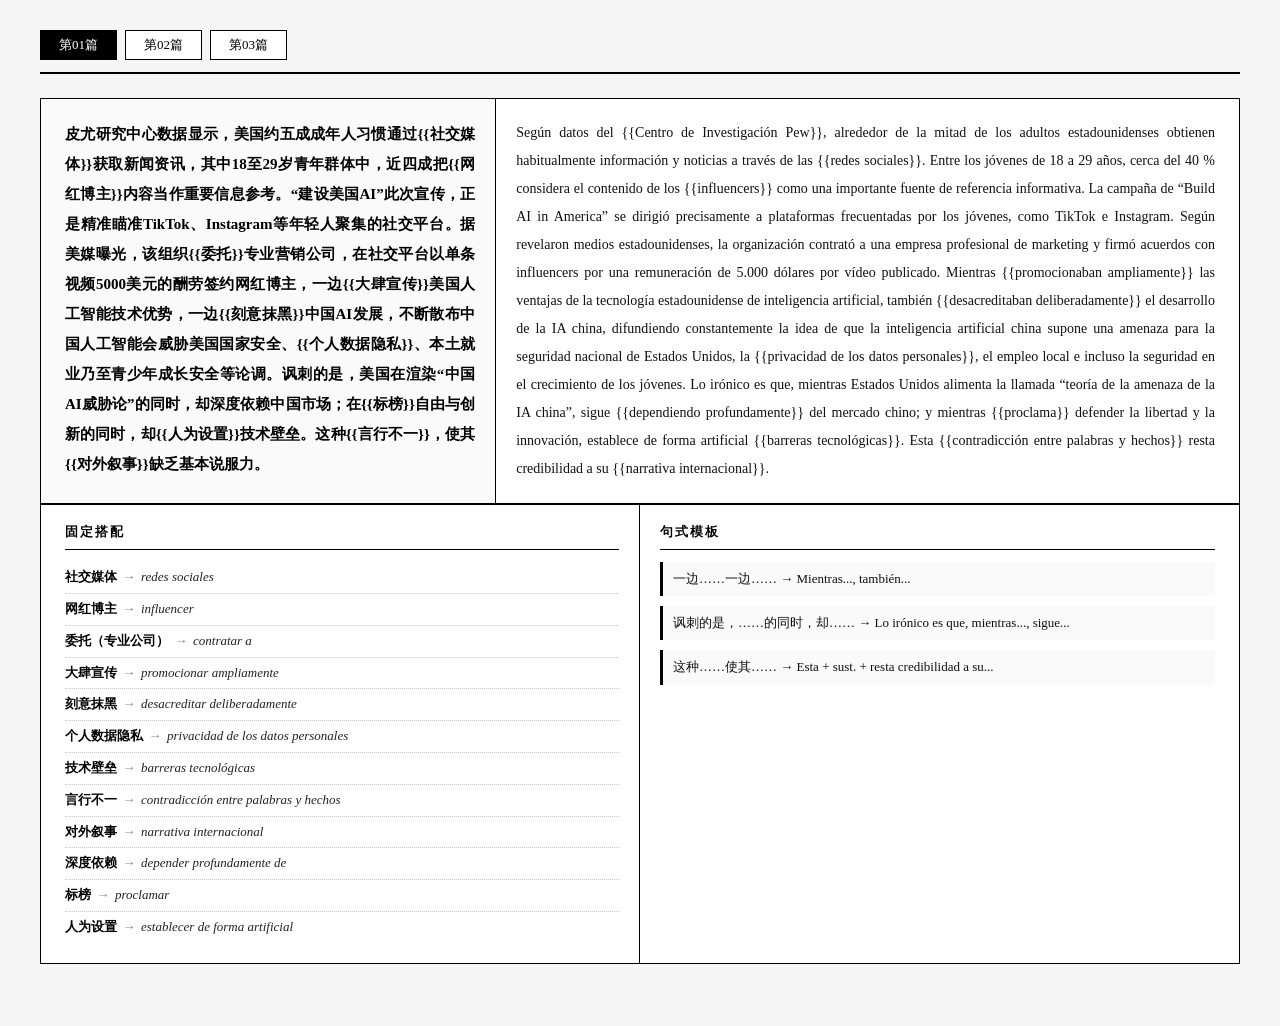
==== index.html @ 11c677fc "更新" ====
<!DOCTYPE html>
<html lang="zh">
<head>
    <meta charset="UTF-8">
    <meta name="viewport" content="width=device-width, initial-scale=1.0">
    <title>西语学习排版</title>
    <link rel="stylesheet" href="style.css">
</head>
<body>

    <div class="nav">
        <button onclick="loadArticle('01')" id="btn-01">第01篇</button>
        <button onclick="loadArticle('02')" id="btn-02">第02篇</button>
        <button onclick="loadArticle('03')" id="btn-03">第03篇</button>
    </div>

    <div id="app">
        <p style="color:#999;">加载中...</p>
    </div>

    <script>
        function highlight(text) {
            return text.replace(/\\{\\{(.+?)\\}\\}/g, '<span class="highlight">$1</span>');
        }

        function loadArticle(file) {
            // 更新按钮状态
            document.querySelectorAll('.nav button').forEach(btn => btn.classList.remove('active'));
            const activeBtn = document.getElementById('btn-' + file);
            if (activeBtn) activeBtn.classList.add('active');

            fetch('articles/' + file + '.json')
                .then(res => {
                    if (!res.ok) throw new Error('文件未找到');
                    return res.json();
                })
                .then(data => {
                    const app = document.getElementById('app');
                    app.innerHTML = '';

                    data.paragraphs.forEach(p => {
                        // 词汇列表
                        const vocabItems = p.vocab.map(v => `
                            <li>
                                <span class="zh-word">${v.zh}</span>
                                <span class="arrow">→</span>
                                <span class="es-word">${v.es}</span>
                            </li>`).join('');

                        // 句式模板
                        const patternItems = p.patterns.map(pt =>
                            `<li>${pt}</li>`
                        ).join('');

                        app.innerHTML += `
                            <div class="article-card">

                                <!-- 上：中西对照 -->
                                <div class="bilingual">
                                    <div class="zh-col">${highlight(p.zh)}</div>
                                    <div class="es-col">${highlight(p.es)}</div>
                                </div>

                                <!-- 分隔线 -->
                                <div class="divider"></div>

                                <!-- 下：固定搭配 + 句式模板 -->
                                <div class="knowledge">
                                    <div class="vocab-section">
                                        <div class="section-title">固定搭配</div>
                                        <ul class="vocab-list">${vocabItems}</ul>
                                    </div>
                                    <div class="pattern-section">
                                        <div class="section-title">句式模板</div>
                                        <ul class="pattern-list">${patternItems}</ul>
                                    </div>
                                </div>

                            </div>`;
                    });
                })
                .catch(err => {
                    document.getElementById('app').innerHTML =
                        `<p style="color:red;">⚠️ 加载失败：${err.message}</p>`;
                });
        }

        loadArticle('01');
    </script>

</body>
</html>
---- style.css ----
* {
    box-sizing: border-box;
    margin: 0;
    padding: 0;
}

body {
    font-family: "Times New Roman", "SimSun", serif;
    padding: 30px 40px;
    color: #000;
    background: #f5f5f5;
    font-size: 15px;
    line-height: 1.9;
}

/* ===== 导航栏 ===== */
.nav {
    margin-bottom: 24px;
    padding-bottom: 12px;
    border-bottom: 2.5px solid #000;
    display: flex;
    align-items: center;
    gap: 8px;
}

.nav button {
    padding: 5px 18px;
    font-size: 13px;
    cursor: pointer;
    border: 1.5px solid #000;
    background: #fff;
    font-family: inherit;
    transition: all 0.15s;
}

.nav button:hover,
.nav button.active {
    background: #000;
    color: #fff;
}

/* ===== 文章卡片 ===== */
.article-card {
    background: #fff;
    border: 1.5px solid #000;
    margin-bottom: 32px;
    padding: 0;
}

/* ===== 上半部分：中西对照 ===== */
.bilingual {
    display: grid;
    grid-template-columns: 38% 62%;
    min-height: 80px;
}

.zh-col {
    padding: 20px 20px 20px 24px;
    border-right: 1.5px solid #000;
    font-weight: bold;
    font-size: 15px;
    line-height: 2;
    text-align: justify;
    background: #fafafa;
}

.es-col {
    padding: 20px 24px 20px 20px;
    font-size: 14px;
    line-height: 2;
    text-align: justify;
    color: #111;
}

/* 重点词汇高亮 */
.highlight {
    font-weight: bold;
    border-bottom: 1.5px solid #000;
    padding-bottom: 1px;
}

/* ===== 分隔线 ===== */
.divider {
    height: 1.5px;
    background: #000;
}

/* ===== 下半部分：固定搭配 + 句式模板 ===== */
.knowledge {
    display: grid;
    grid-template-columns: 50% 50%;
}

/* 固定搭配 */
.vocab-section {
    padding: 16px 20px 20px 24px;
    border-right: 1.5px solid #000;
}

/* 句式模板 */
.pattern-section {
    padding: 16px 24px 20px 20px;
}

.section-title {
    font-weight: bold;
    font-size: 12.5px;
    letter-spacing: 2px;
    text-transform: uppercase;
    margin-bottom: 12px;
    padding-bottom: 5px;
    border-bottom: 1px solid #000;
}

/* 词汇表：三列对齐 */
.vocab-list {
    list-style: none;
    padding: 0;
    display: grid;
    grid-template-columns: 1fr;
    gap: 0;
}

.vocab-list li {
    font-size: 13px;
    line-height: 1.6;
    padding: 5px 0;
    border-bottom: 1px dotted #ccc;
    display: grid;
    grid-template-columns: auto 16px 1fr;
    align-items: baseline;
    gap: 4px;
}

.vocab-list li:last-child {
    border-bottom: none;
}

.zh-word {
    font-weight: bold;
    white-space: nowrap;
}

.arrow {
    color: #888;
    text-align: center;
}

.es-word {
    font-style: italic;
    color: #222;
}

/* 句式模板 */
.pattern-list {
    list-style: none;
    padding: 0;
    display: flex;
    flex-direction: column;
    gap: 10px;
}

.pattern-list li {
    font-size: 13px;
    line-height: 1.7;
    padding: 6px 10px;
    border-left: 3px solid #000;
    background: #fafafa;
    color: #111;
}

/* ===== 打印 ===== */
@media print {
    body {
        padding: 10px 15px;
        background: #fff;
    }

    .nav {
        display: none;
    }

    .article-card {
        border: 1.5px solid #000;
        page-break-inside: avoid;
        margin-bottom: 20px;
    }

    .bilingual {
        grid-template-columns: 38% 62%;
    }

    .zh-col {
        background: #fff;
    }

    .pattern-list li {
        background: #fff;
    }
}
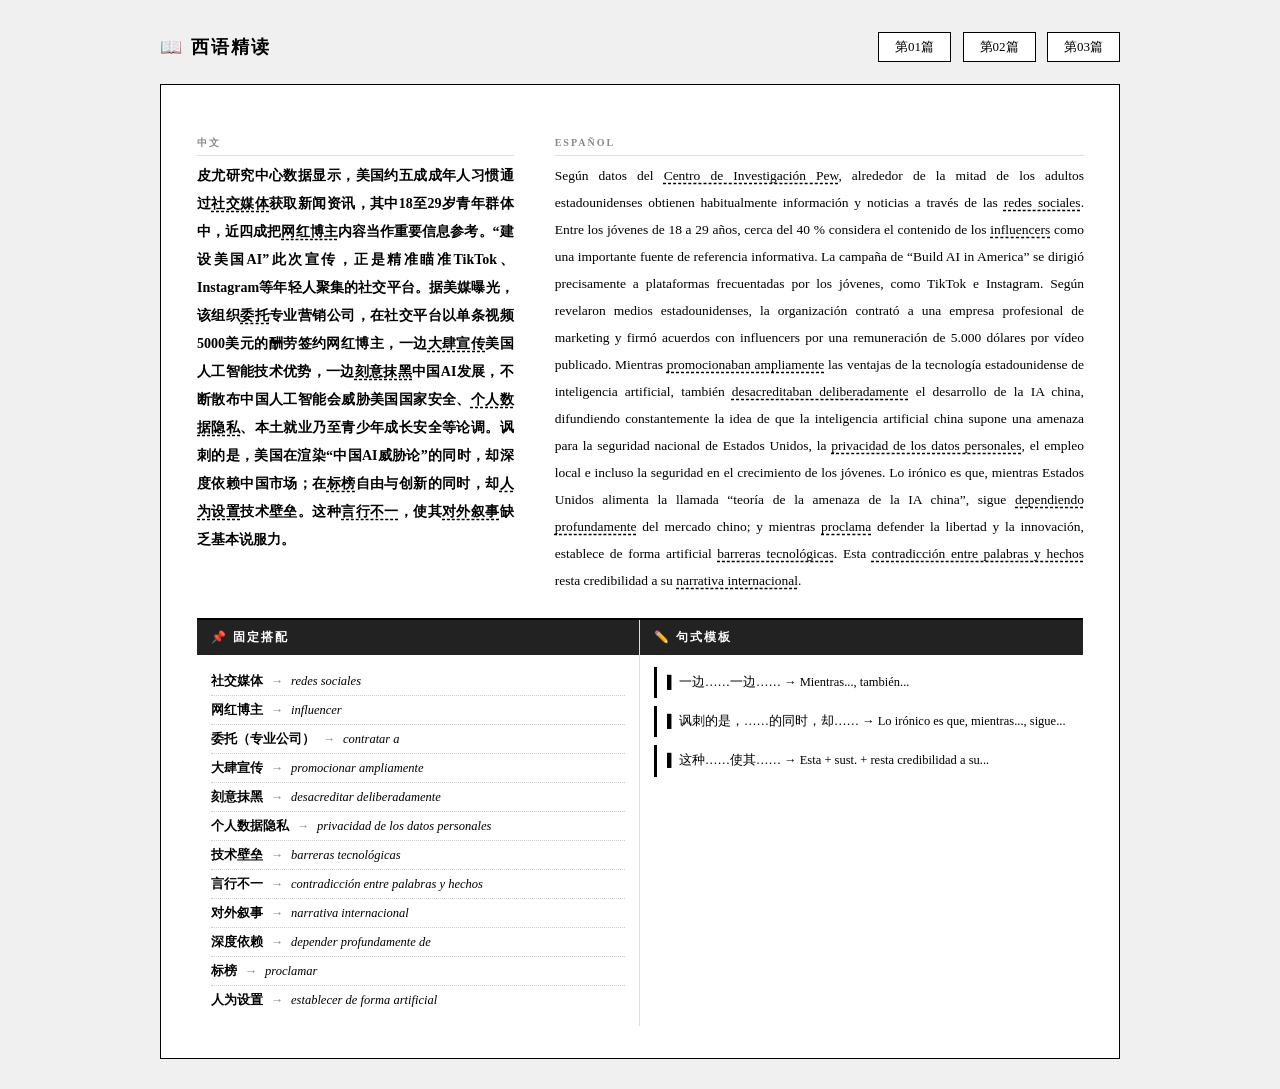
==== commit 19cdfe46: "1" ====
--- a/index.html
+++ b/index.html
@@ -3,90 +3,98 @@
 <head>
     <meta charset="UTF-8">
     <meta name="viewport" content="width=device-width, initial-scale=1.0">
-    <title>西语学习排版</title>
+    <title>西语精读</title>
     <link rel="stylesheet" href="style.css">
 </head>
 <body>
 
-    <div class="nav">
-        <button onclick="loadArticle('01')" id="btn-01">第01篇</button>
-        <button onclick="loadArticle('02')" id="btn-02">第02篇</button>
-        <button onclick="loadArticle('03')" id="btn-03">第03篇</button>
+<div class="nav">
+    <span class="nav-title">📖 西语精读</span>
+    <div class="nav-buttons">
+        <button onclick="loadArticle('01')">第01篇</button>
+        <button onclick="loadArticle('02')">第02篇</button>
+        <button onclick="loadArticle('03')">第03篇</button>
     </div>
+</div>
 
-    <div id="app">
-        <p style="color:#999;">加载中...</p>
+<div class="article-card" id="article-card">
+    <div id="content-wrapper">
+        <p style="color:#999;padding:20px;">加载中...</p>
     </div>
+</div>
 
-    <script>
-        function highlight(text) {
-            return text.replace(/\\{\\{(.+?)\\}\\}/g, '<span class="highlight">$1</span>');
-        }
+<script>
+    function highlight(text) {
+        return text.replace(/\{\{(.+?)\}\}/g, '<span class="hl">$1</span>');
+    }
 
-        function loadArticle(file) {
-            // 更新按钮状态
-            document.querySelectorAll('.nav button').forEach(btn => btn.classList.remove('active'));
-            const activeBtn = document.getElementById('btn-' + file);
-            if (activeBtn) activeBtn.classList.add('active');
+    function loadArticle(file) {
+        fetch(`articles/${file}.json`)
+            .then(res => { if (!res.ok) throw new Error('文件未找到'); return res.json(); })
+            .then(data => {
+                const wrapper = document.getElementById('content-wrapper');
+                wrapper.innerHTML = '';
 
-            fetch('articles/' + file + '.json')
-                .then(res => {
-                    if (!res.ok) throw new Error('文件未找到');
-                    return res.json();
-                })
-                .then(data => {
-                    const app = document.getElementById('app');
-                    app.innerHTML = '';
+                data.paragraphs.forEach((p, idx) => {
+                    // 正文：左右对照
+                    const paraBlock = document.createElement('div');
+                    paraBlock.className = 'para-block';
+                    paraBlock.innerHTML = `
+                        <div class="col-zh">
+                            <div class="col-label">中文</div>
+                            <div class="col-text">${highlight(p.zh)}</div>
+                        </div>
+                        <div class="col-divider"></div>
+                        <div class="col-es">
+                            <div class="col-label">Español</div>
+                            <div class="col-text">${highlight(p.es)}</div>
+                        </div>
+                    `;
+                    wrapper.appendChild(paraBlock);
 
-                    data.paragraphs.forEach(p => {
-                        // 词汇列表
-                        const vocabItems = p.vocab.map(v => `
-                            <li>
-                                <span class="zh-word">${v.zh}</span>
-                                <span class="arrow">→</span>
-                                <span class="es-word">${v.es}</span>
-                            </li>`).join('');
+                    // 词汇区：固定搭配 + 句式模板
+                    const bottomBlock = document.createElement('div');
+                    bottomBlock.className = 'bottom-block';
 
-                        // 句式模板
-                        const patternItems = p.patterns.map(pt =>
-                            `<li>${pt}</li>`
-                        ).join('');
+                    const vocabItems = p.vocab.map(v =>
+                        `<div class="vocab-item">
+                            <span class="v-zh">${v.zh}</span>
+                            <span class="v-arrow">→</span>
+                            <span class="v-es">${v.es}</span>
+                        </div>`
+                    ).join('');
 
-                        app.innerHTML += `
-                            <div class="article-card">
+                    const patternItems = p.patterns.map(pt =>
+                        `<div class="pattern-item">▌ ${pt}</div>`
+                    ).join('');
 
-                                <!-- 上：中西对照 -->
-                                <div class="bilingual">
-                                    <div class="zh-col">${highlight(p.zh)}</div>
-                                    <div class="es-col">${highlight(p.es)}</div>
-                                </div>
+                    bottomBlock.innerHTML = `
+                        <div class="box vocab-box">
+                            <div class="box-title">📌 固定搭配</div>
+                            <div class="box-body">${vocabItems}</div>
+                        </div>
+                        <div class="box pattern-box">
+                            <div class="box-title">✏️ 句式模板</div>
+                            <div class="box-body">${patternItems}</div>
+                        </div>
+                    `;
+                    wrapper.appendChild(bottomBlock);
 
-                                <!-- 分隔线 -->
-                                <div class="divider"></div>
+                    // 篇间分隔
+                    if (idx < data.paragraphs.length - 1) {
+                        const sep = document.createElement('div');
+                        sep.className = 'para-sep';
+                        wrapper.appendChild(sep);
+                    }
+                });
+            })
+            .catch(err => {
+                document.getElementById('content-wrapper').innerHTML =
+                    `<p style="color:red;padding:20px;">⚠️ 加载失败：${err.message}</p>`;
+            });
+    }
 
-                                <!-- 下：固定搭配 + 句式模板 -->
-                                <div class="knowledge">
-                                    <div class="vocab-section">
-                                        <div class="section-title">固定搭配</div>
-                                        <ul class="vocab-list">${vocabItems}</ul>
-                                    </div>
-                                    <div class="pattern-section">
-                                        <div class="section-title">句式模板</div>
-                                        <ul class="pattern-list">${patternItems}</ul>
-                                    </div>
-                                </div>
-
-                            </div>`;
-                    });
-                })
-                .catch(err => {
-                    document.getElementById('app').innerHTML =
-                        `<p style="color:red;">⚠️ 加载失败：${err.message}</p>`;
-                });
-        }
-
-        loadArticle('01');
-    </script>
-
+    loadArticle('01');
+</script>
 </body>
 </html>
--- a/style.css
+++ b/style.css
@@ -1,30 +1,30 @@
-* {
-    box-sizing: border-box;
-    margin: 0;
-    padding: 0;
-}
+* { box-sizing: border-box; margin: 0; padding: 0; }
 
 body {
     font-family: "Times New Roman", "SimSun", serif;
-    padding: 30px 40px;
+    background: #f0f0f0;
+    padding: 30px 20px;
     color: #000;
-    background: #f5f5f5;
-    font-size: 15px;
+    font-size: 14px;
     line-height: 1.9;
 }
 
 /* ===== 导航栏 ===== */
 .nav {
-    margin-bottom: 24px;
-    padding-bottom: 12px;
-    border-bottom: 2.5px solid #000;
     display: flex;
     align-items: center;
-    gap: 8px;
-}
-
-.nav button {
-    padding: 5px 18px;
+    justify-content: space-between;
+    max-width: 960px;
+    margin: 0 auto 20px auto;
+}
+.nav-title {
+    font-size: 18px;
+    font-weight: bold;
+    letter-spacing: 2px;
+}
+.nav-buttons button {
+    margin-left: 8px;
+    padding: 5px 16px;
     font-size: 13px;
     cursor: pointer;
     border: 1.5px solid #000;
@@ -32,169 +32,169 @@
     font-family: inherit;
     transition: all 0.15s;
 }
-
-.nav button:hover,
-.nav button.active {
+.nav-buttons button:hover {
     background: #000;
     color: #fff;
 }
 
 /* ===== 文章卡片 ===== */
 .article-card {
+    max-width: 960px;
+    margin: 0 auto;
     background: #fff;
     border: 1.5px solid #000;
-    margin-bottom: 32px;
-    padding: 0;
-}
-
-/* ===== 上半部分：中西对照 ===== */
-.bilingual {
+    padding: 32px 36px;
+}
+
+/* ===== 正文：左右对照 ===== */
+.para-block {
     display: grid;
-    grid-template-columns: 38% 62%;
-    min-height: 80px;
-}
-
-.zh-col {
-    padding: 20px 20px 20px 24px;
-    border-right: 1.5px solid #000;
-    font-weight: bold;
-    font-size: 15px;
-    line-height: 2;
-    text-align: justify;
-    background: #fafafa;
-}
-
-.es-col {
-    padding: 20px 24px 20px 20px;
-    font-size: 14px;
-    line-height: 2;
-    text-align: justify;
-    color: #111;
-}
-
-/* 重点词汇高亮 */
-.highlight {
-    font-weight: bold;
-    border-bottom: 1.5px solid #000;
-    padding-bottom: 1px;
-}
-
-/* ===== 分隔线 ===== */
-.divider {
-    height: 1.5px;
-    background: #000;
-}
-
-/* ===== 下半部分：固定搭配 + 句式模板 ===== */
-.knowledge {
-    display: grid;
-    grid-template-columns: 50% 50%;
-}
-
-/* 固定搭配 */
-.vocab-section {
-    padding: 16px 20px 20px 24px;
-    border-right: 1.5px solid #000;
-}
-
-/* 句式模板 */
-.pattern-section {
-    padding: 16px 24px 20px 20px;
-}
-
-.section-title {
-    font-weight: bold;
-    font-size: 12.5px;
+    grid-template-columns: 38% 1px 62%;
+    gap: 0;
+    margin-bottom: 0;
+}
+
+/* 中间竖线 */
+.col-divider {
+    background: #ccc;
+    margin: 0 20px;
+}
+
+/* 列标签 */
+.col-label {
+    font-size: 10px;
+    font-weight: bold;
     letter-spacing: 2px;
     text-transform: uppercase;
-    margin-bottom: 12px;
-    padding-bottom: 5px;
-    border-bottom: 1px solid #000;
-}
-
-/* 词汇表：三列对齐 */
-.vocab-list {
-    list-style: none;
+    color: #888;
+    margin-bottom: 6px;
+    padding-bottom: 3px;
+    border-bottom: 1px solid #ddd;
+}
+
+.col-zh {
+    padding: 16px 20px 16px 0;
+}
+.col-es {
+    padding: 16px 0 16px 20px;
+}
+
+.col-text {
+    text-align: justify;
+    line-height: 2;
+}
+
+/* 中文：稍粗 */
+.col-zh .col-text {
+    font-weight: 600;
+    font-size: 14px;
+}
+
+/* 西文：正常 */
+.col-es .col-text {
+    font-size: 13.5px;
+    font-weight: normal;
+}
+
+/* ===== 强调词：虚线下划线，不加粗 ===== */
+.hl {
+    font-weight: inherit;
+    text-decoration: underline;
+    text-decoration-style: dashed;
+    text-underline-offset: 3px;
+}
+
+/* ===== 段落分隔线 ===== */
+.para-sep {
+    border: none;
+    border-top: 1px dashed #bbb;
+    margin: 4px 0;
+}
+
+/* ===== 底部词汇区 ===== */
+.bottom-block {
+    display: grid;
+    grid-template-columns: 1fr 1fr;
+    gap: 0;
+    border-top: 2px solid #000;
+    margin-top: 8px;
+}
+
+.box {
     padding: 0;
+}
+
+.vocab-box {
+    border-right: 1px solid #ddd;
+}
+
+/* 标题：深色底色 */
+.box-title {
+    background: #222;
+    color: #fff;
+    font-size: 12px;
+    font-weight: bold;
+    letter-spacing: 2px;
+    padding: 6px 14px;
+}
+
+.box-body {
+    padding: 12px 14px;
+}
+
+/* 固定搭配条目 */
+.vocab-item {
     display: grid;
-    grid-template-columns: 1fr;
-    gap: 0;
-}
-
-.vocab-list li {
-    font-size: 13px;
-    line-height: 1.6;
-    padding: 5px 0;
-    border-bottom: 1px dotted #ccc;
-    display: grid;
-    grid-template-columns: auto 16px 1fr;
+    grid-template-columns: auto 20px 1fr;
     align-items: baseline;
     gap: 4px;
-}
-
-.vocab-list li:last-child {
-    border-bottom: none;
-}
-
-.zh-word {
-    font-weight: bold;
-    white-space: nowrap;
-}
-
-.arrow {
+    padding: 4px 0;
+    border-bottom: 1px dotted #ccc;
+    font-size: 12.5px;
+    line-height: 1.6;
+}
+.vocab-item:last-child { border-bottom: none; }
+
+.v-zh {
+    font-weight: bold;
+}
+.v-arrow {
     color: #888;
     text-align: center;
 }
-
-.es-word {
+.v-es {
     font-style: italic;
-    color: #222;
-}
-
-/* 句式模板 */
-.pattern-list {
-    list-style: none;
-    padding: 0;
-    display: flex;
-    flex-direction: column;
-    gap: 10px;
-}
-
-.pattern-list li {
-    font-size: 13px;
+}
+
+/* 句式模板条目 */
+.pattern-item {
+    font-size: 12.5px;
     line-height: 1.7;
-    padding: 6px 10px;
+    padding: 5px 0 5px 10px;
     border-left: 3px solid #000;
-    background: #fafafa;
-    color: #111;
-}
+    margin-bottom: 8px;
+}
+.pattern-item:last-child { margin-bottom: 0; }
 
 /* ===== 打印 ===== */
 @media print {
     body {
-        padding: 10px 15px;
         background: #fff;
+        padding: 0;
     }
-
-    .nav {
-        display: none;
+    .nav { display: none; }
+    .article-card {
+        border: none;
+        padding: 10px 0;
+        max-width: 100%;
     }
-
-    .article-card {
-        border: 1.5px solid #000;
-        page-break-inside: avoid;
-        margin-bottom: 20px;
+    .para-block { page-break-inside: avoid; }
+    .bottom-block { page-break-inside: avoid; }
+    /* 打印时底色保留 */
+    .box-title {
+        -webkit-print-color-adjust: exact;
+        print-color-adjust: exact;
+        background: #222 !important;
+        color: #fff !important;
     }
-
-    .bilingual {
-        grid-template-columns: 38% 62%;
-    }
-
-    .zh-col {
-        background: #fff;
-    }
-
-    .pattern-list li {
-        background: #fff;
-    }
-}+}
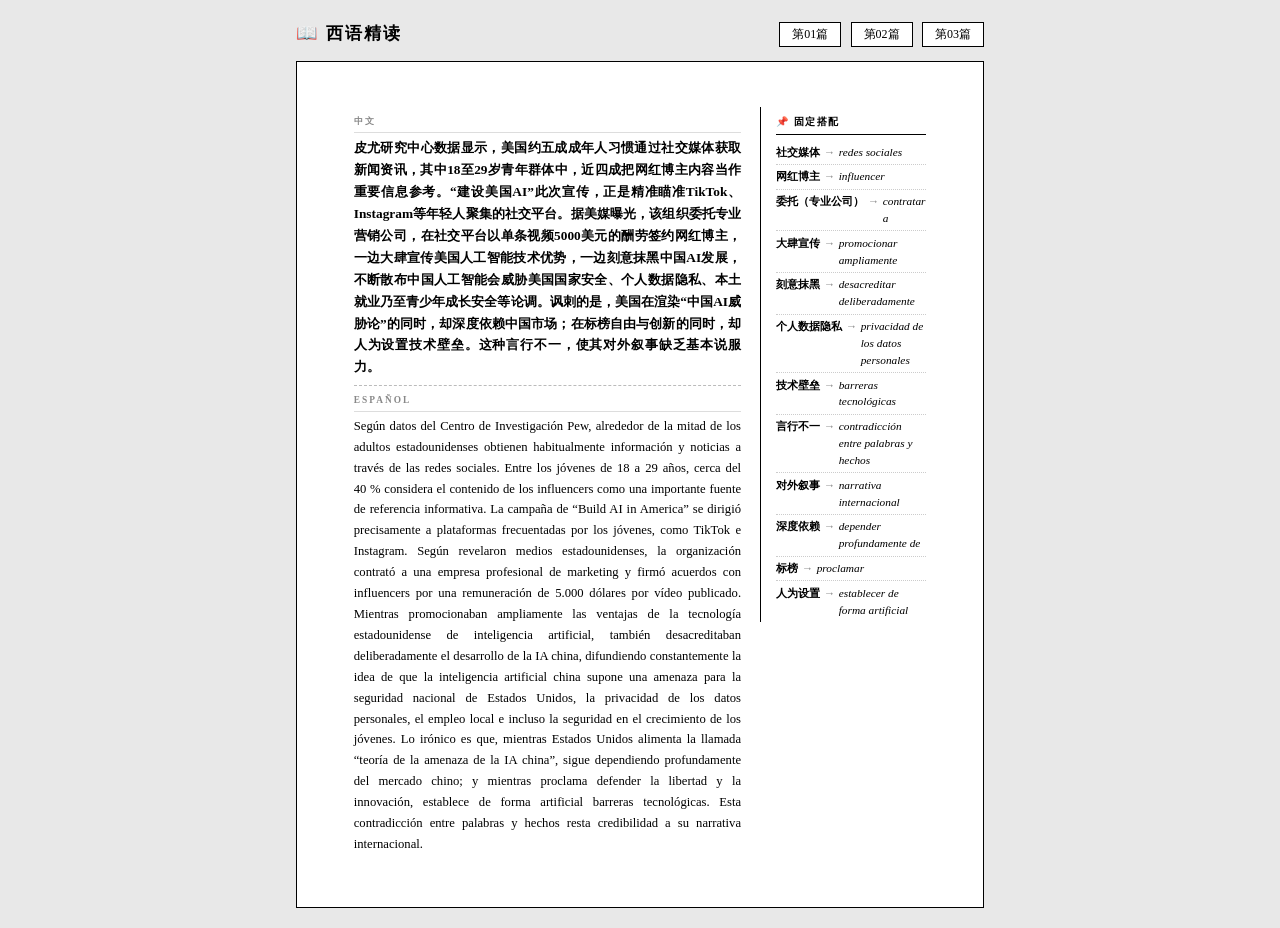
==== commit 591835a1: "更新" ====
--- a/index.html
+++ b/index.html
@@ -36,25 +36,28 @@
                 wrapper.innerHTML = '';
 
                 data.paragraphs.forEach((p, idx) => {
-                    // 正文：左右对照
-                    const paraBlock = document.createElement('div');
-                    paraBlock.className = 'para-block';
-                    paraBlock.innerHTML = `
-                        <div class="col-zh">
+
+                    const rowBlock = document.createElement('div');
+                    rowBlock.className = 'row-block';
+
+                    // 左侧：中文上 + 西语下
+                    const textCol = document.createElement('div');
+                    textCol.className = 'text-col';
+                    textCol.innerHTML = `
+                        <div class="lang-block zh-block">
                             <div class="col-label">中文</div>
                             <div class="col-text">${highlight(p.zh)}</div>
                         </div>
-                        <div class="col-divider"></div>
-                        <div class="col-es">
+                        <div class="lang-divider"></div>
+                        <div class="lang-block es-block">
                             <div class="col-label">Español</div>
                             <div class="col-text">${highlight(p.es)}</div>
                         </div>
                     `;
-                    wrapper.appendChild(paraBlock);
 
-                    // 词汇区：固定搭配 + 句式模板
-                    const bottomBlock = document.createElement('div');
-                    bottomBlock.className = 'bottom-block';
+                    // 右侧：固定搭配
+                    const vocabCol = document.createElement('div');
+                    vocabCol.className = 'vocab-col';
 
                     const vocabItems = p.vocab.map(v =>
                         `<div class="vocab-item">
@@ -64,23 +67,17 @@
                         </div>`
                     ).join('');
 
-                    const patternItems = p.patterns.map(pt =>
-                        `<div class="pattern-item">▌ ${pt}</div>`
-                    ).join('');
-
-                    bottomBlock.innerHTML = `
-                        <div class="box vocab-box">
+                    vocabCol.innerHTML = `
+                        <div class="vocab-box">
                             <div class="box-title">📌 固定搭配</div>
                             <div class="box-body">${vocabItems}</div>
                         </div>
-                        <div class="box pattern-box">
-                            <div class="box-title">✏️ 句式模板</div>
-                            <div class="box-body">${patternItems}</div>
-                        </div>
                     `;
-                    wrapper.appendChild(bottomBlock);
 
-                    // 篇间分隔
+                    rowBlock.appendChild(textCol);
+                    rowBlock.appendChild(vocabCol);
+                    wrapper.appendChild(rowBlock);
+
                     if (idx < data.paragraphs.length - 1) {
                         const sep = document.createElement('div');
                         sep.className = 'para-sep';
@@ -97,4 +94,4 @@
     loadArticle('01');
 </script>
 </body>
-</html>+</html>
--- a/style.css
+++ b/style.css
@@ -1,33 +1,35 @@
 * { box-sizing: border-box; margin: 0; padding: 0; }
 
+/* ===== 全局：锁定为 B5 印刷视图 ===== */
 body {
     font-family: "Times New Roman", "SimSun", serif;
-    background: #f0f0f0;
-    padding: 30px 20px;
+    background: #e8e8e8;
+    padding: 20px;
     color: #000;
-    font-size: 14px;
-    line-height: 1.9;
+    /* 用 pt 作为基准，与打印完全一致 */
+    font-size: 10pt;
+    line-height: 1.65;
 }
 
-/* ===== 导航栏 ===== */
+/* ===== 导航栏：不打印，宽度跟随卡片 ===== */
 .nav {
     display: flex;
     align-items: center;
     justify-content: space-between;
-    max-width: 960px;
-    margin: 0 auto 20px auto;
+    width: 182mm;          /* B5 宽度 */
+    margin: 0 auto 12px auto;
 }
 .nav-title {
-    font-size: 18px;
+    font-size: 13pt;
     font-weight: bold;
     letter-spacing: 2px;
 }
 .nav-buttons button {
-    margin-left: 8px;
-    padding: 5px 16px;
-    font-size: 13px;
+    margin-left: 6px;
+    padding: 3px 12px;
+    font-size: 9pt;
     cursor: pointer;
-    border: 1.5px solid #000;
+    border: 1px solid #000;
     background: #fff;
     font-family: inherit;
     transition: all 0.15s;
@@ -37,147 +39,128 @@
     color: #fff;
 }
 
-/* ===== 文章卡片 ===== */
+/* ===== 文章卡片：精确 B5 宽度 ===== */
 .article-card {
-    max-width: 960px;
+    width: 182mm;           /* B5 纸宽 */
     margin: 0 auto;
     background: #fff;
-    border: 1.5px solid #000;
-    padding: 32px 36px;
+    border: 1px solid #000;
+    /* 左右留白 15mm，上下 12mm，模拟打印边距 */
+    padding: 12mm 15mm;
 }
 
-/* ===== 正文：左右对照 ===== */
-.para-block {
+/* ===== 每段行：正文左 + 词汇右 ===== */
+.row-block {
     display: grid;
-    grid-template-columns: 38% 1px 62%;
-    gap: 0;
-    margin-bottom: 0;
+    grid-template-columns: 1fr 44mm;   /* 右栏固定 44mm */
+    gap: 0 5mm;
+    align-items: start;
 }
 
-/* 中间竖线 */
-.col-divider {
-    background: #ccc;
-    margin: 0 20px;
+/* ===== 左侧文本列 ===== */
+.text-col {
+    display: flex;
+    flex-direction: column;
+}
+
+.lang-block {
+    padding: 5pt 0;
+}
+
+/* 中西分隔虚线 */
+.lang-divider {
+    border: none;
+    border-top: 0.5pt dashed #bbb;
+    margin: 0;
 }
 
 /* 列标签 */
 .col-label {
-    font-size: 10px;
+    font-size: 7pt;
     font-weight: bold;
     letter-spacing: 2px;
     text-transform: uppercase;
     color: #888;
-    margin-bottom: 6px;
-    padding-bottom: 3px;
-    border-bottom: 1px solid #ddd;
-}
-
-.col-zh {
-    padding: 16px 20px 16px 0;
-}
-.col-es {
-    padding: 16px 0 16px 20px;
+    margin-bottom: 3pt;
+    padding-bottom: 2pt;
+    border-bottom: 0.5pt solid #ddd;
 }
 
 .col-text {
     text-align: justify;
-    line-height: 2;
+    line-height: 1.65;
 }
 
-/* 中文：稍粗 */
-.col-zh .col-text {
+/* 中文正文 */
+.zh-block .col-text {
+    font-size: 10pt;
     font-weight: 600;
-    font-size: 14px;
 }
 
-/* 西文：正常 */
-.col-es .col-text {
-    font-size: 13.5px;
+/* 西文正文 */
+.es-block .col-text {
+    font-size: 9.5pt;
     font-weight: normal;
 }
 
-/* ===== 强调词：虚线下划线，不加粗 ===== */
+/* ===== 强调词：无下划线 ===== */
 .hl {
     font-weight: inherit;
-    text-decoration: underline;
-    text-decoration-style: dashed;
-    text-underline-offset: 3px;
+    text-decoration: none;
 }
 
 /* ===== 段落分隔线 ===== */
 .para-sep {
     border: none;
-    border-top: 1px dashed #bbb;
-    margin: 4px 0;
+    border-top: 0.5pt dashed #bbb;
+    margin: 4pt 0;
 }
 
-/* ===== 底部词汇区 ===== */
-.bottom-block {
-    display: grid;
-    grid-template-columns: 1fr 1fr;
-    gap: 0;
-    border-top: 2px solid #000;
-    margin-top: 8px;
+/* ===== 右侧固定搭配栏 ===== */
+.vocab-col {
+    border-left: 1pt solid #000;
+    padding-left: 4mm;
+    padding-top: 5pt;
 }
 
-.box {
-    padding: 0;
-}
-
-.vocab-box {
-    border-right: 1px solid #ddd;
-}
-
-/* 标题：深色底色 */
+/* 标题 */
 .box-title {
-    background: #222;
-    color: #fff;
-    font-size: 12px;
+    font-size: 7.5pt;
     font-weight: bold;
-    letter-spacing: 2px;
-    padding: 6px 14px;
+    letter-spacing: 1.5px;
+    padding-bottom: 3pt;
+    margin-bottom: 4pt;
+    border-bottom: 1pt solid #000;
+    color: #000;
 }
 
 .box-body {
-    padding: 12px 14px;
+    padding: 0;
 }
 
 /* 固定搭配条目 */
 .vocab-item {
     display: grid;
-    grid-template-columns: auto 20px 1fr;
+    grid-template-columns: auto 14pt 1fr;
     align-items: baseline;
-    gap: 4px;
-    padding: 4px 0;
-    border-bottom: 1px dotted #ccc;
-    font-size: 12.5px;
-    line-height: 1.6;
+    gap: 0;
+    padding: 2.5pt 0;
+    border-bottom: 0.5pt dotted #ccc;
+    font-size: 8.5pt;
+    line-height: 1.5;
 }
 .vocab-item:last-child { border-bottom: none; }
 
-.v-zh {
-    font-weight: bold;
-}
-.v-arrow {
-    color: #888;
-    text-align: center;
-}
-.v-es {
-    font-style: italic;
-}
+.v-zh { font-weight: bold; }
+.v-arrow { color: #888; text-align: center; }
+.v-es { font-style: italic; }
 
-/* 句式模板条目 */
-.pattern-item {
-    font-size: 12.5px;
-    line-height: 1.7;
-    padding: 5px 0 5px 10px;
-    border-left: 3px solid #000;
-    margin-bottom: 8px;
-}
-.pattern-item:last-child { margin-bottom: 0; }
-
-/* ===== 打印 ===== */
+/* ===== 打印：直接输出，无需缩放 ===== */
 @media print {
+    @page {
+        size: B5;
+        margin: 12mm 15mm;
+    }
     body {
         background: #fff;
         padding: 0;
@@ -185,16 +168,9 @@
     .nav { display: none; }
     .article-card {
         border: none;
-        padding: 10px 0;
-        max-width: 100%;
+        padding: 0;
+        width: 100%;
     }
-    .para-block { page-break-inside: avoid; }
-    .bottom-block { page-break-inside: avoid; }
-    /* 打印时底色保留 */
-    .box-title {
-        -webkit-print-color-adjust: exact;
-        print-color-adjust: exact;
-        background: #222 !important;
-        color: #fff !important;
-    }
+    .row-block { page-break-inside: avoid; }
+    .para-sep { page-break-after: avoid; }
 }
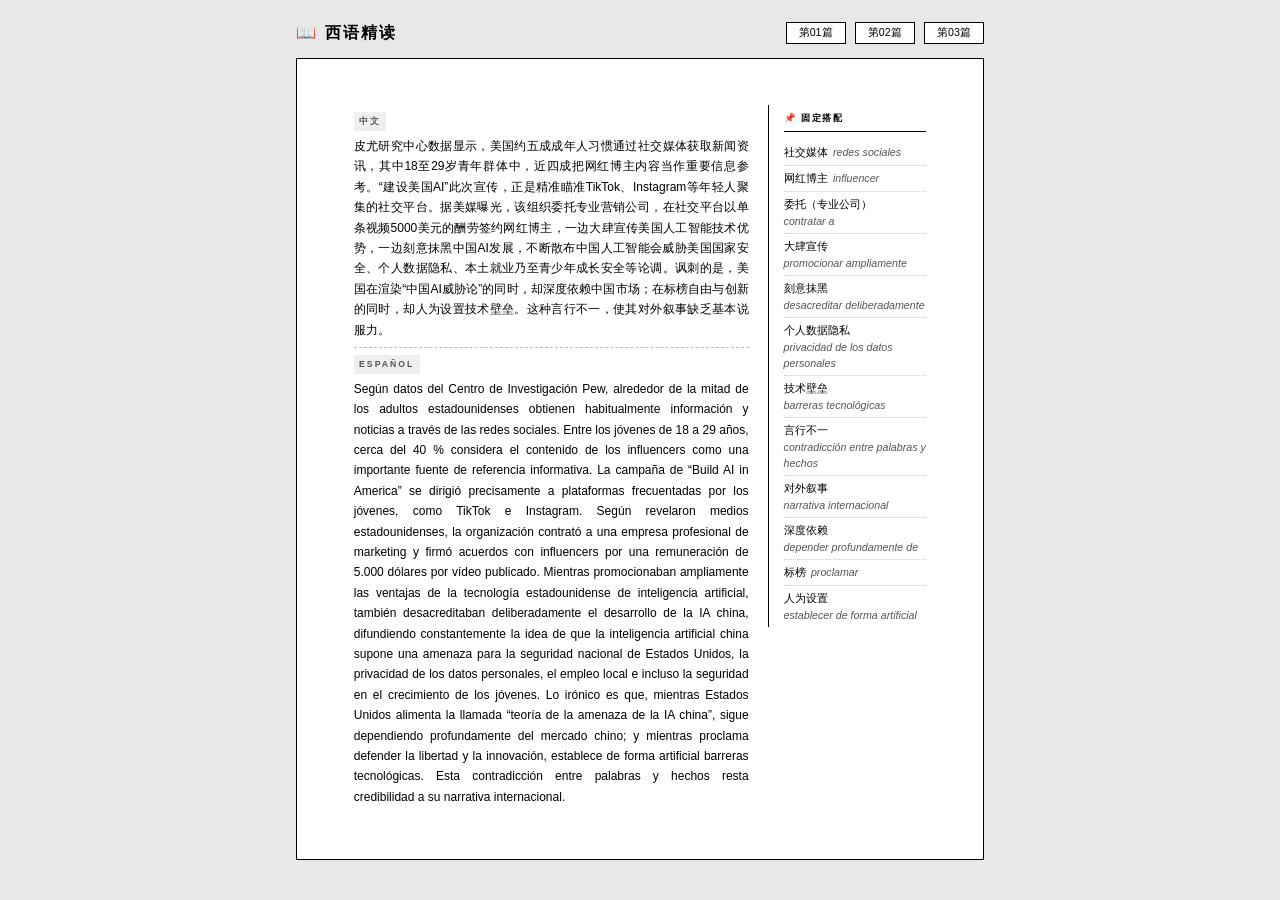
==== commit 710ff98a: "更新" ====
--- a/index.html
+++ b/index.html
@@ -30,7 +30,10 @@
 
     function loadArticle(file) {
         fetch(`articles/${file}.json`)
-            .then(res => { if (!res.ok) throw new Error('文件未找到'); return res.json(); })
+            .then(res => {
+                if (!res.ok) throw new Error('文件未找到');
+                return res.json();
+            })
             .then(data => {
                 const wrapper = document.getElementById('content-wrapper');
                 wrapper.innerHTML = '';
@@ -48,7 +51,7 @@
                             <div class="col-label">中文</div>
                             <div class="col-text">${highlight(p.zh)}</div>
                         </div>
-                        <div class="lang-divider"></div>
+                        <hr class="lang-divider">
                         <div class="lang-block es-block">
                             <div class="col-label">Español</div>
                             <div class="col-text">${highlight(p.es)}</div>
@@ -78,6 +81,7 @@
                     rowBlock.appendChild(vocabCol);
                     wrapper.appendChild(rowBlock);
 
+                    // 段落之间加分隔线
                     if (idx < data.paragraphs.length - 1) {
                         const sep = document.createElement('div');
                         sep.className = 'para-sep';
--- a/style.css
+++ b/style.css
@@ -1,33 +1,31 @@
 * { box-sizing: border-box; margin: 0; padding: 0; }
 
-/* ===== 全局：锁定为 B5 印刷视图 ===== */
 body {
-    font-family: "Times New Roman", "SimSun", serif;
+    font-family: "Microsoft YaHei", "微软雅黑", Arial, sans-serif;
     background: #e8e8e8;
     padding: 20px;
     color: #000;
-    /* 用 pt 作为基准，与打印完全一致 */
-    font-size: 10pt;
+    font-size: 9pt;
     line-height: 1.65;
 }
 
-/* ===== 导航栏：不打印，宽度跟随卡片 ===== */
+/* ===== 导航栏 ===== */
 .nav {
     display: flex;
     align-items: center;
     justify-content: space-between;
-    width: 182mm;          /* B5 宽度 */
+    width: 182mm;
     margin: 0 auto 12px auto;
 }
 .nav-title {
-    font-size: 13pt;
+    font-size: 12pt;
     font-weight: bold;
     letter-spacing: 2px;
 }
 .nav-buttons button {
     margin-left: 6px;
     padding: 3px 12px;
-    font-size: 9pt;
+    font-size: 8pt;
     cursor: pointer;
     border: 1px solid #000;
     background: #fff;
@@ -39,20 +37,19 @@
     color: #fff;
 }
 
-/* ===== 文章卡片：精确 B5 宽度 ===== */
+/* ===== 文章卡片：B5 宽度 ===== */
 .article-card {
-    width: 182mm;           /* B5 纸宽 */
+    width: 182mm;
     margin: 0 auto;
     background: #fff;
     border: 1px solid #000;
-    /* 左右留白 15mm，上下 12mm，模拟打印边距 */
     padding: 12mm 15mm;
 }
 
 /* ===== 每段行：正文左 + 词汇右 ===== */
 .row-block {
     display: grid;
-    grid-template-columns: 1fr 44mm;   /* 右栏固定 44mm */
+    grid-template-columns: 1fr 42mm;
     gap: 0 5mm;
     align-items: start;
 }
@@ -67,43 +64,43 @@
     padding: 5pt 0;
 }
 
-/* 中西分隔虚线 */
 .lang-divider {
     border: none;
     border-top: 0.5pt dashed #bbb;
     margin: 0;
 }
 
-/* 列标签 */
+/* ===== 列标签：浅灰底色 ===== */
 .col-label {
-    font-size: 7pt;
+    font-size: 6.5pt;
     font-weight: bold;
     letter-spacing: 2px;
     text-transform: uppercase;
-    color: #888;
-    margin-bottom: 3pt;
-    padding-bottom: 2pt;
-    border-bottom: 0.5pt solid #ddd;
+    color: #555;
+    margin-bottom: 4pt;
+    padding: 1.5pt 4pt;
+    background: #efefef;
+    display: inline-block;
 }
 
 .col-text {
     text-align: justify;
-    line-height: 1.65;
+    line-height: 1.7;
 }
 
 /* 中文正文 */
 .zh-block .col-text {
-    font-size: 10pt;
-    font-weight: 600;
+    font-size: 9pt;
+    font-weight: normal;
 }
 
 /* 西文正文 */
 .es-block .col-text {
-    font-size: 9.5pt;
+    font-size: 9pt;
     font-weight: normal;
 }
 
-/* ===== 强调词：无下划线 ===== */
+/* ===== 强调词 ===== */
 .hl {
     font-weight: inherit;
     text-decoration: none;
@@ -123,13 +120,12 @@
     padding-top: 5pt;
 }
 
-/* 标题 */
 .box-title {
-    font-size: 7.5pt;
+    font-size: 7pt;
     font-weight: bold;
     letter-spacing: 1.5px;
     padding-bottom: 3pt;
-    margin-bottom: 4pt;
+    margin-bottom: 6pt;
     border-bottom: 1pt solid #000;
     color: #000;
 }
@@ -138,24 +134,40 @@
     padding: 0;
 }
 
-/* 固定搭配条目 */
+/* ===== 固定搭配条目：中西同行，靠左 ===== */
 .vocab-item {
-    display: grid;
-    grid-template-columns: auto 14pt 1fr;
+    padding: 3pt 0;
+    border-bottom: 0.5pt dotted #ccc;
+    line-height: 1.5;
+    text-align: left;
+    display: flex;
+    flex-wrap: wrap;
     align-items: baseline;
-    gap: 0;
-    padding: 2.5pt 0;
-    border-bottom: 0.5pt dotted #ccc;
+    gap: 0 4pt;
+}
+.vocab-item:last-child {
+    border-bottom: none;
+}
+
+.v-zh {
     font-size: 8.5pt;
-    line-height: 1.5;
+    font-weight: normal;
+    color: #000;
+    white-space: nowrap;
 }
-.vocab-item:last-child { border-bottom: none; }
 
-.v-zh { font-weight: bold; }
-.v-arrow { color: #888; text-align: center; }
-.v-es { font-style: italic; }
+.v-es {
+    font-size: 8pt;
+    font-style: italic;
+    color: #555;
+}
 
-/* ===== 打印：直接输出，无需缩放 ===== */
+/* 箭头隐藏 */
+.v-arrow {
+    display: none;
+}
+
+/* ===== 打印 ===== */
 @media print {
     @page {
         size: B5;
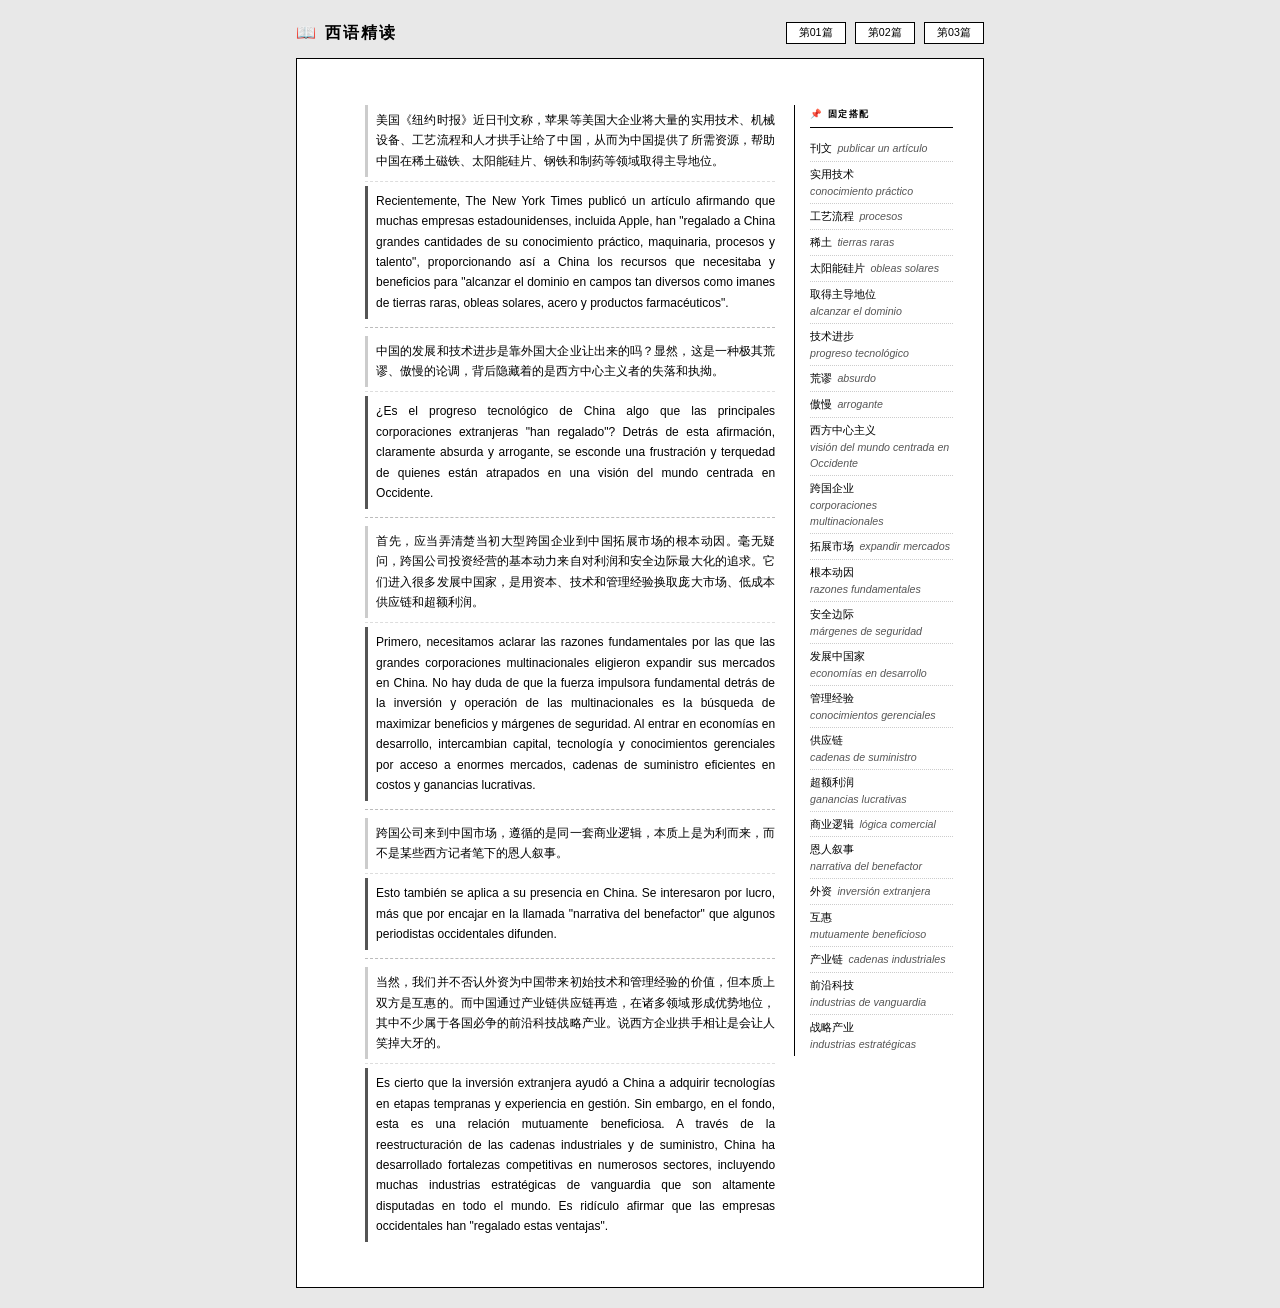
==== commit 58230c4a: "1" ====
--- a/index.html
+++ b/index.html
@@ -38,56 +38,52 @@
                 const wrapper = document.getElementById('content-wrapper');
                 wrapper.innerHTML = '';
 
+                // 右侧词汇栏：固定搭配标题只出现一次
+                const allVocab = data.paragraphs.map(p => p.vocab).flat();
+                const vocabCol = document.createElement('div');
+                vocabCol.className = 'vocab-col';
+                const vocabItems = allVocab.map(v =>
+                    `<div class="vocab-item">
+                        <span class="v-zh">${v.zh}</span>
+                        <span class="v-es">${v.es}</span>
+                    </div>`
+                ).join('');
+                vocabCol.innerHTML = `
+                    <div class="box-title">📌 固定搭配</div>
+                    <div class="box-body">${vocabItems}</div>
+                `;
+
+                // 左侧正文列
+                const textCol = document.createElement('div');
+                textCol.className = 'text-col';
+
                 data.paragraphs.forEach((p, idx) => {
-
-                    const rowBlock = document.createElement('div');
-                    rowBlock.className = 'row-block';
-
-                    // 左侧：中文上 + 西语下
-                    const textCol = document.createElement('div');
-                    textCol.className = 'text-col';
-                    textCol.innerHTML = `
+                    const block = document.createElement('div');
+                    block.className = 'para-block';
+                    block.innerHTML = `
                         <div class="lang-block zh-block">
-                            <div class="col-label">中文</div>
                             <div class="col-text">${highlight(p.zh)}</div>
                         </div>
-                        <hr class="lang-divider">
+                        <div class="lang-divider"></div>
                         <div class="lang-block es-block">
-                            <div class="col-label">Español</div>
                             <div class="col-text">${highlight(p.es)}</div>
                         </div>
                     `;
+                    textCol.appendChild(block);
 
-                    // 右侧：固定搭配
-                    const vocabCol = document.createElement('div');
-                    vocabCol.className = 'vocab-col';
-
-                    const vocabItems = p.vocab.map(v =>
-                        `<div class="vocab-item">
-                            <span class="v-zh">${v.zh}</span>
-                            <span class="v-arrow">→</span>
-                            <span class="v-es">${v.es}</span>
-                        </div>`
-                    ).join('');
-
-                    vocabCol.innerHTML = `
-                        <div class="vocab-box">
-                            <div class="box-title">📌 固定搭配</div>
-                            <div class="box-body">${vocabItems}</div>
-                        </div>
-                    `;
-
-                    rowBlock.appendChild(textCol);
-                    rowBlock.appendChild(vocabCol);
-                    wrapper.appendChild(rowBlock);
-
-                    // 段落之间加分隔线
                     if (idx < data.paragraphs.length - 1) {
                         const sep = document.createElement('div');
                         sep.className = 'para-sep';
-                        wrapper.appendChild(sep);
+                        textCol.appendChild(sep);
                     }
                 });
+
+                // 组合布局
+                const layout = document.createElement('div');
+                layout.className = 'layout';
+                layout.appendChild(textCol);
+                layout.appendChild(vocabCol);
+                wrapper.appendChild(layout);
             })
             .catch(err => {
                 document.getElementById('content-wrapper').innerHTML =
--- a/style.css
+++ b/style.css
@@ -37,87 +37,79 @@
     color: #fff;
 }
 
-/* ===== 文章卡片：B5 宽度 ===== */
+/* ===== 文章卡片 ===== */
 .article-card {
     width: 182mm;
     margin: 0 auto;
     background: #fff;
     border: 1px solid #000;
-    padding: 12mm 15mm;
+    padding: 12mm 8mm 12mm 18mm;
 }
 
-/* ===== 每段行：正文左 + 词汇右 ===== */
-.row-block {
+/* ===== 整体左右布局 ===== */
+.layout {
     display: grid;
     grid-template-columns: 1fr 42mm;
     gap: 0 5mm;
     align-items: start;
 }
 
-/* ===== 左侧文本列 ===== */
+/* ===== 左侧正文列 ===== */
 .text-col {
     display: flex;
     flex-direction: column;
 }
 
-.lang-block {
-    padding: 5pt 0;
+.para-block {
+    display: flex;
+    flex-direction: column;
+}
+
+/* 中文段：左侧浅灰竖线 */
+.zh-block {
+    border-left: 2.5pt solid #ccc;
+    padding: 4pt 0 4pt 6pt;
+}
+
+/* 西语段：左侧深色竖线 */
+.es-block {
+    border-left: 2.5pt solid #555;
+    padding: 4pt 0 4pt 6pt;
 }
 
 .lang-divider {
     border: none;
-    border-top: 0.5pt dashed #bbb;
-    margin: 0;
-}
-
-/* ===== 列标签：浅灰底色 ===== */
-.col-label {
-    font-size: 6.5pt;
-    font-weight: bold;
-    letter-spacing: 2px;
-    text-transform: uppercase;
-    color: #555;
-    margin-bottom: 4pt;
-    padding: 1.5pt 4pt;
-    background: #efefef;
-    display: inline-block;
+    border-top: 0.5pt dashed #ddd;
+    margin: 3pt 0 3pt 0;
 }
 
 .col-text {
     text-align: justify;
     line-height: 1.7;
+    font-size: 9pt;
 }
 
-/* 中文正文 */
-.zh-block .col-text {
-    font-size: 9pt;
-    font-weight: normal;
+.es-block .col-text {
+    font-style: normal;
 }
 
-/* 西文正文 */
-.es-block .col-text {
-    font-size: 9pt;
-    font-weight: normal;
+/* 段落之间分隔 */
+.para-sep {
+    border: none;
+    border-top: 0.5pt dashed #bbb;
+    margin: 6pt 0;
 }
 
 /* ===== 强调词 ===== */
 .hl {
-    font-weight: inherit;
-    text-decoration: none;
-}
-
-/* ===== 段落分隔线 ===== */
-.para-sep {
-    border: none;
-    border-top: 0.5pt dashed #bbb;
-    margin: 4pt 0;
+    font-weight: bold;
 }
 
 /* ===== 右侧固定搭配栏 ===== */
 .vocab-col {
     border-left: 1pt solid #000;
     padding-left: 4mm;
-    padding-top: 5pt;
+    padding-top: 2pt;
 }
 
 .box-title {
@@ -134,12 +126,10 @@
     padding: 0;
 }
 
-/* ===== 固定搭配条目：中西同行，靠左 ===== */
 .vocab-item {
     padding: 3pt 0;
     border-bottom: 0.5pt dotted #ccc;
     line-height: 1.5;
-    text-align: left;
     display: flex;
     flex-wrap: wrap;
     align-items: baseline;
@@ -162,27 +152,21 @@
     color: #555;
 }
 
-/* 箭头隐藏 */
-.v-arrow {
-    display: none;
-}
-
 /* ===== 打印 ===== */
 @media print {
     @page {
         size: B5;
         margin: 12mm 15mm;
     }
-    body {
-        background: #fff;
-        padding: 0;
-    }
+    body { background: #fff; padding: 0; }
     .nav { display: none; }
     .article-card {
         border: none;
         padding: 0;
         width: 100%;
     }
-    .row-block { page-break-inside: avoid; }
+    .para-block { page-break-inside: auto; }
+    .lang-block { page-break-inside: avoid; }
+    .vocab-item { page-break-inside: avoid; }
     .para-sep { page-break-after: avoid; }
 }
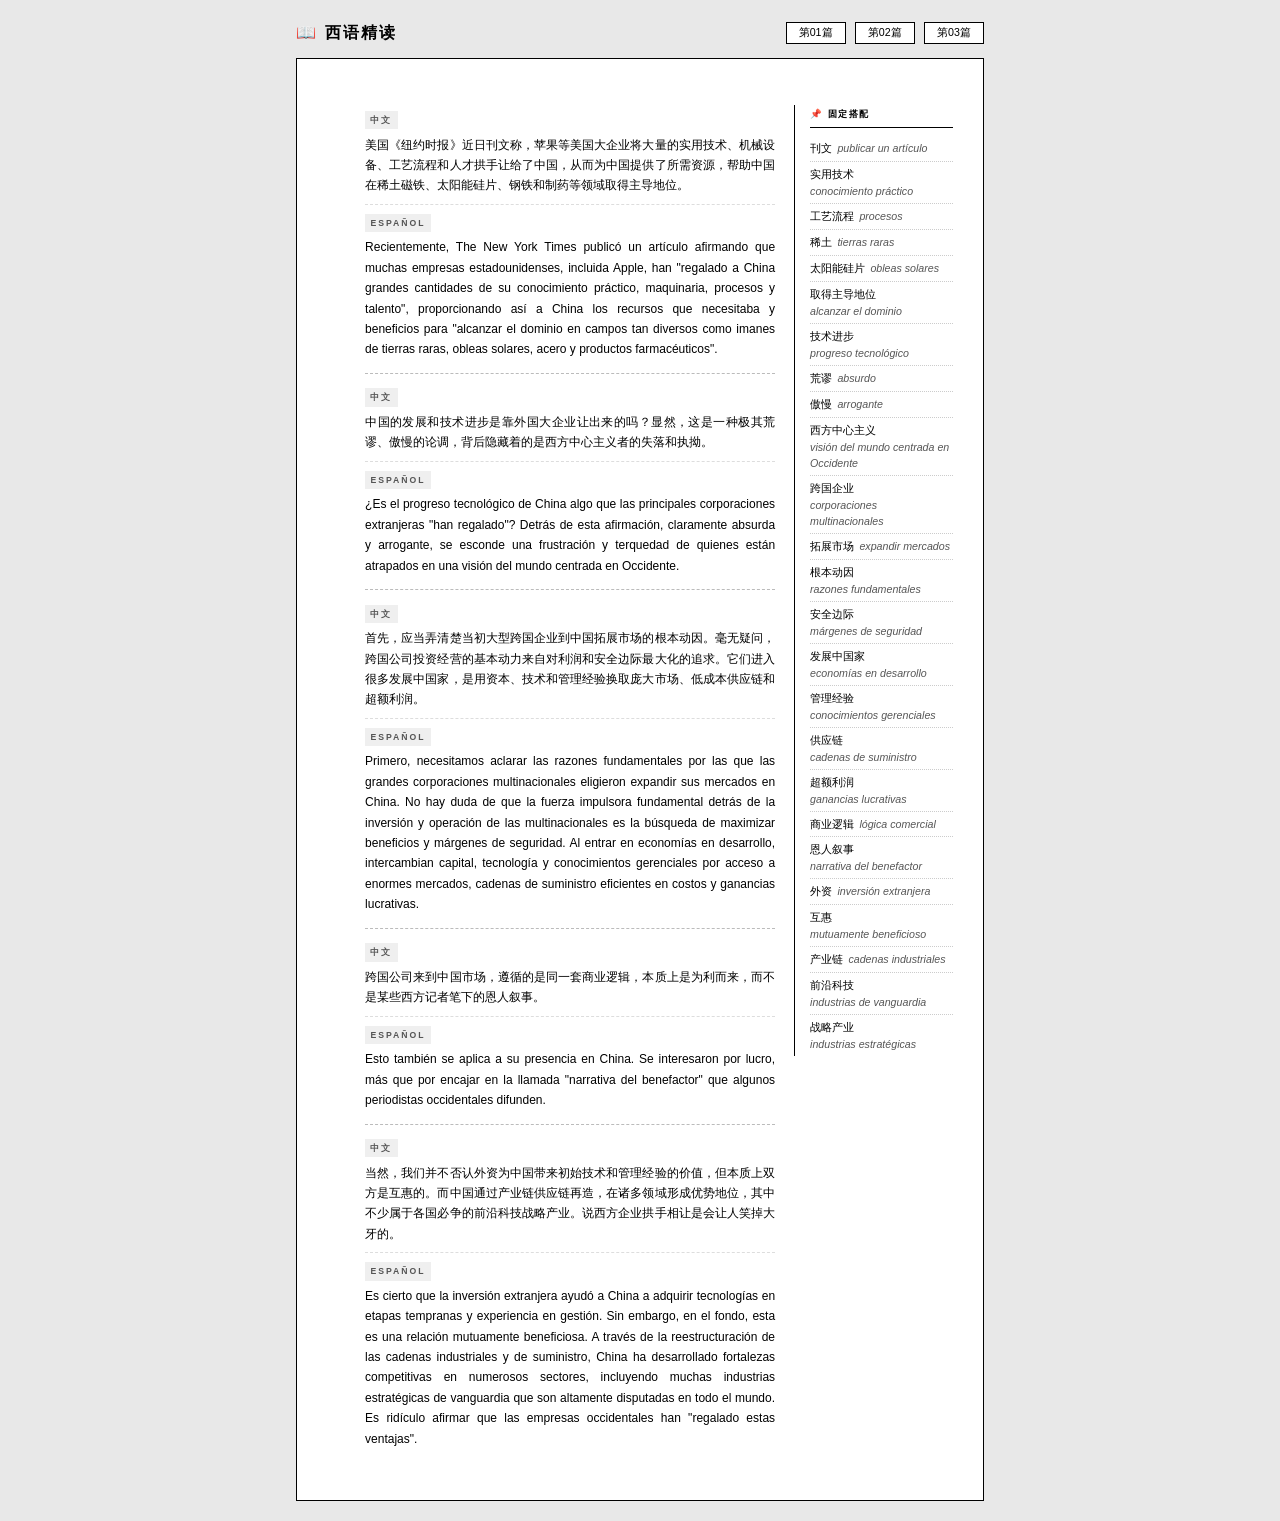
==== commit 5ffeae49: "1" ====
--- a/index.html
+++ b/index.html
@@ -38,8 +38,35 @@
                 const wrapper = document.getElementById('content-wrapper');
                 wrapper.innerHTML = '';
 
-                // 右侧词汇栏：固定搭配标题只出现一次
-                const allVocab = data.paragraphs.map(p => p.vocab).flat();
+                // 左侧正文列
+                const textCol = document.createElement('div');
+                textCol.className = 'text-col';
+
+                data.paragraphs.forEach((p, idx) => {
+                    const block = document.createElement('div');
+                    block.className = 'para-block';
+                    block.innerHTML = `
+                        <div class="lang-block zh-block">
+                            <div class="col-label">中文</div>
+                            <div class="col-text">${highlight(p.zh)}</div>
+                        </div>
+                        <div class="lang-divider"></div>
+                        <div class="lang-block es-block">
+                            <div class="col-label">ESPAÑOL</div>
+                            <div class="col-text">${highlight(p.es)}</div>
+                        </div>
+                    `;
+                    textCol.appendChild(block);
+
+                    if (idx < data.paragraphs.length - 1) {
+                        const sep = document.createElement('div');
+                        sep.className = 'para-sep';
+                        textCol.appendChild(sep);
+                    }
+                });
+
+                // 右侧词汇栏：全文汇总，标题只出现一次
+                const allVocab = data.paragraphs.flatMap(p => p.vocab);
                 const vocabCol = document.createElement('div');
                 vocabCol.className = 'vocab-col';
                 const vocabItems = allVocab.map(v =>
@@ -52,31 +79,6 @@
                     <div class="box-title">📌 固定搭配</div>
                     <div class="box-body">${vocabItems}</div>
                 `;
-
-                // 左侧正文列
-                const textCol = document.createElement('div');
-                textCol.className = 'text-col';
-
-                data.paragraphs.forEach((p, idx) => {
-                    const block = document.createElement('div');
-                    block.className = 'para-block';
-                    block.innerHTML = `
-                        <div class="lang-block zh-block">
-                            <div class="col-text">${highlight(p.zh)}</div>
-                        </div>
-                        <div class="lang-divider"></div>
-                        <div class="lang-block es-block">
-                            <div class="col-text">${highlight(p.es)}</div>
-                        </div>
-                    `;
-                    textCol.appendChild(block);
-
-                    if (idx < data.paragraphs.length - 1) {
-                        const sep = document.createElement('div');
-                        sep.className = 'para-sep';
-                        textCol.appendChild(sep);
-                    }
-                });
 
                 // 组合布局
                 const layout = document.createElement('div');
--- a/style.css
+++ b/style.css
@@ -65,22 +65,27 @@
     flex-direction: column;
 }
 
-/* 中文段：左侧浅灰竖线 */
-.zh-block {
-    border-left: 2.5pt solid #ccc;
-    padding: 4pt 0 4pt 6pt;
-}
-
-/* 西语段：左侧深色竖线 */
-.es-block {
-    border-left: 2.5pt solid #555;
-    padding: 4pt 0 4pt 6pt;
+.lang-block {
+    padding: 4pt 0;
 }
 
 .lang-divider {
     border: none;
     border-top: 0.5pt dashed #ddd;
-    margin: 3pt 0 3pt 0;
+    margin: 2pt 0;
+}
+
+/* ===== 列标签 ===== */
+.col-label {
+    font-size: 6.5pt;
+    font-weight: bold;
+    letter-spacing: 2px;
+    text-transform: uppercase;
+    color: #555;
+    margin-bottom: 4pt;
+    padding: 1.5pt 4pt;
+    background: #efefef;
+    display: inline-block;
 }
 
 .col-text {
@@ -89,20 +94,16 @@
     font-size: 9pt;
 }
 
-.es-block .col-text {
-    font-style: normal;
+/* ===== 强调词 ===== */
+.hl {
+    font-weight: bold;
 }
 
-/* 段落之间分隔 */
+/* ===== 段落分隔线 ===== */
 .para-sep {
     border: none;
     border-top: 0.5pt dashed #bbb;
     margin: 6pt 0;
-}
-
-/* ===== 强调词 ===== */
-.hl {
-    font-weight: bold;
 }
 
 /* ===== 右侧固定搭配栏 ===== */
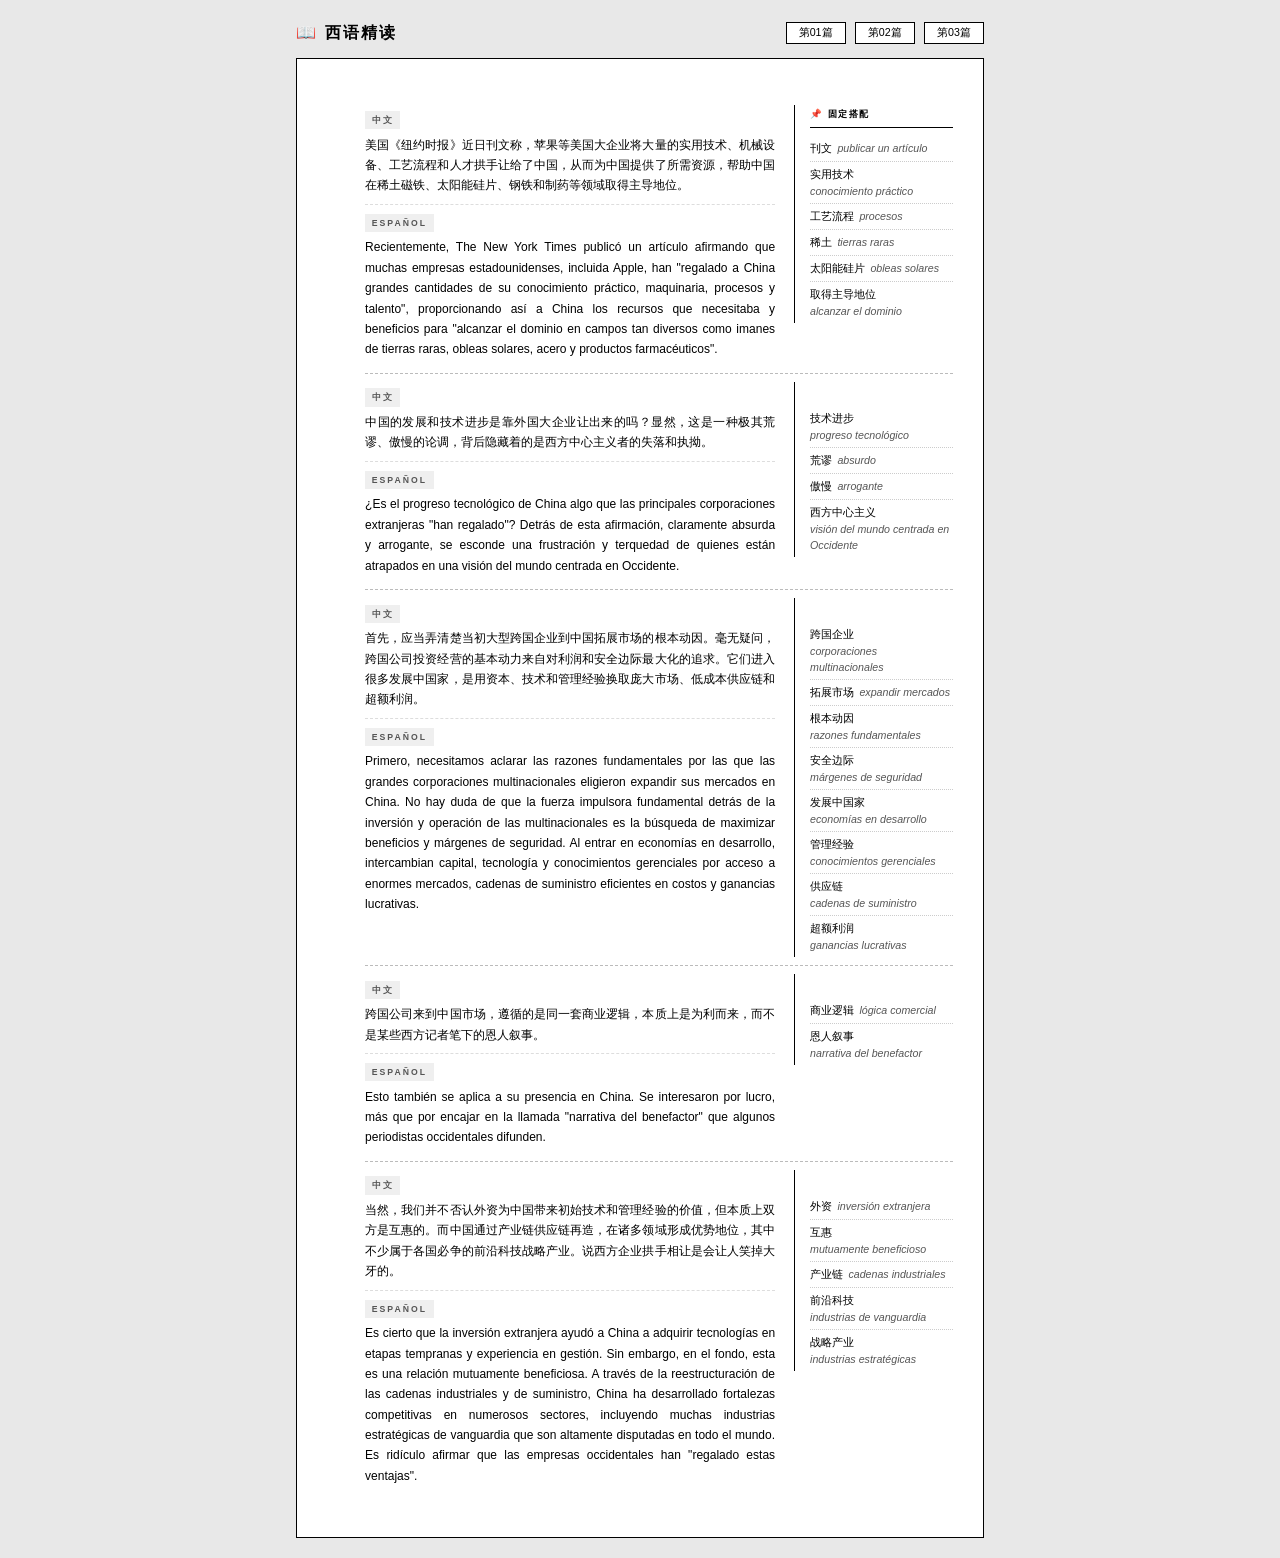
==== commit 5b8e3ac5: "1" ====
--- a/index.html
+++ b/index.html
@@ -17,7 +17,7 @@
     </div>
 </div>
 
-<div class="article-card" id="article-card">
+<div class="article-card">
     <div id="content-wrapper">
         <p style="color:#999;padding:20px;">加载中...</p>
     </div>
@@ -38,14 +38,14 @@
                 const wrapper = document.getElementById('content-wrapper');
                 wrapper.innerHTML = '';
 
-                // 左侧正文列
-                const textCol = document.createElement('div');
-                textCol.className = 'text-col';
+                data.paragraphs.forEach((p, idx) => {
+                    const rowBlock = document.createElement('div');
+                    rowBlock.className = 'row-block';
 
-                data.paragraphs.forEach((p, idx) => {
-                    const block = document.createElement('div');
-                    block.className = 'para-block';
-                    block.innerHTML = `
+                    // 左侧正文
+                    const textCol = document.createElement('div');
+                    textCol.className = 'text-col';
+                    textCol.innerHTML = `
                         <div class="lang-block zh-block">
                             <div class="col-label">中文</div>
                             <div class="col-text">${highlight(p.zh)}</div>
@@ -56,36 +56,36 @@
                             <div class="col-text">${highlight(p.es)}</div>
                         </div>
                     `;
-                    textCol.appendChild(block);
 
+                    // 右侧词汇栏
+                    const vocabCol = document.createElement('div');
+                    vocabCol.className = 'vocab-col';
+
+                    const vocabItems = (p.vocab || []).map(v =>
+                        `<div class="vocab-item">
+                            <span class="v-zh">${v.zh}</span>
+                            <span class="v-es">${v.es}</span>
+                        </div>`
+                    ).join('');
+
+                    // 只有第一段显示「固定搭配」标题
+                    const titleHtml = idx === 0
+                        ? `<div class="box-title">📌 固定搭配</div>`
+                        : `<div class="box-title-spacer"></div>`;
+
+                    vocabCol.innerHTML = `${titleHtml}<div class="box-body">${vocabItems}</div>`;
+
+                    rowBlock.appendChild(textCol);
+                    rowBlock.appendChild(vocabCol);
+                    wrapper.appendChild(rowBlock);
+
+                    // 段落分隔线（最后一段不加）
                     if (idx < data.paragraphs.length - 1) {
                         const sep = document.createElement('div');
                         sep.className = 'para-sep';
-                        textCol.appendChild(sep);
+                        wrapper.appendChild(sep);
                     }
                 });
-
-                // 右侧词汇栏：全文汇总，标题只出现一次
-                const allVocab = data.paragraphs.flatMap(p => p.vocab);
-                const vocabCol = document.createElement('div');
-                vocabCol.className = 'vocab-col';
-                const vocabItems = allVocab.map(v =>
-                    `<div class="vocab-item">
-                        <span class="v-zh">${v.zh}</span>
-                        <span class="v-es">${v.es}</span>
-                    </div>`
-                ).join('');
-                vocabCol.innerHTML = `
-                    <div class="box-title">📌 固定搭配</div>
-                    <div class="box-body">${vocabItems}</div>
-                `;
-
-                // 组合布局
-                const layout = document.createElement('div');
-                layout.className = 'layout';
-                layout.appendChild(textCol);
-                layout.appendChild(vocabCol);
-                wrapper.appendChild(layout);
             })
             .catch(err => {
                 document.getElementById('content-wrapper').innerHTML =
--- a/style.css
+++ b/style.css
@@ -46,21 +46,16 @@
     padding: 12mm 8mm 12mm 18mm;
 }
 
-/* ===== 整体左右布局 ===== */
-.layout {
+/* ===== 每段行块：左右并排 ===== */
+.row-block {
     display: grid;
     grid-template-columns: 1fr 42mm;
     gap: 0 5mm;
     align-items: start;
 }
 
-/* ===== 左侧正文列 ===== */
+/* ===== 左侧正文 ===== */
 .text-col {
-    display: flex;
-    flex-direction: column;
-}
-
-.para-block {
     display: flex;
     flex-direction: column;
 }
@@ -75,15 +70,14 @@
     margin: 2pt 0;
 }
 
-/* ===== 列标签 ===== */
+/* ===== 中文 / ESPAÑOL 小标签 ===== */
 .col-label {
     font-size: 6.5pt;
     font-weight: bold;
     letter-spacing: 2px;
-    text-transform: uppercase;
     color: #555;
     margin-bottom: 4pt;
-    padding: 1.5pt 4pt;
+    padding: 1.5pt 5pt;
     background: #efefef;
     display: inline-block;
 }
@@ -106,13 +100,14 @@
     margin: 6pt 0;
 }
 
-/* ===== 右侧固定搭配栏 ===== */
+/* ===== 右侧词汇栏 ===== */
 .vocab-col {
     border-left: 1pt solid #000;
     padding-left: 4mm;
     padding-top: 2pt;
 }
 
+/* 第一段：固定搭配标题 */
 .box-title {
     font-size: 7pt;
     font-weight: bold;
@@ -121,6 +116,11 @@
     margin-bottom: 6pt;
     border-bottom: 1pt solid #000;
     color: #000;
+}
+
+/* 后续段：占位保持对齐（和 box-title 同高）*/
+.box-title-spacer {
+    height: 16pt;
 }
 
 .box-body {
@@ -166,7 +166,7 @@
         padding: 0;
         width: 100%;
     }
-    .para-block { page-break-inside: auto; }
+    .row-block { page-break-inside: auto; }
     .lang-block { page-break-inside: avoid; }
     .vocab-item { page-break-inside: avoid; }
     .para-sep { page-break-after: avoid; }
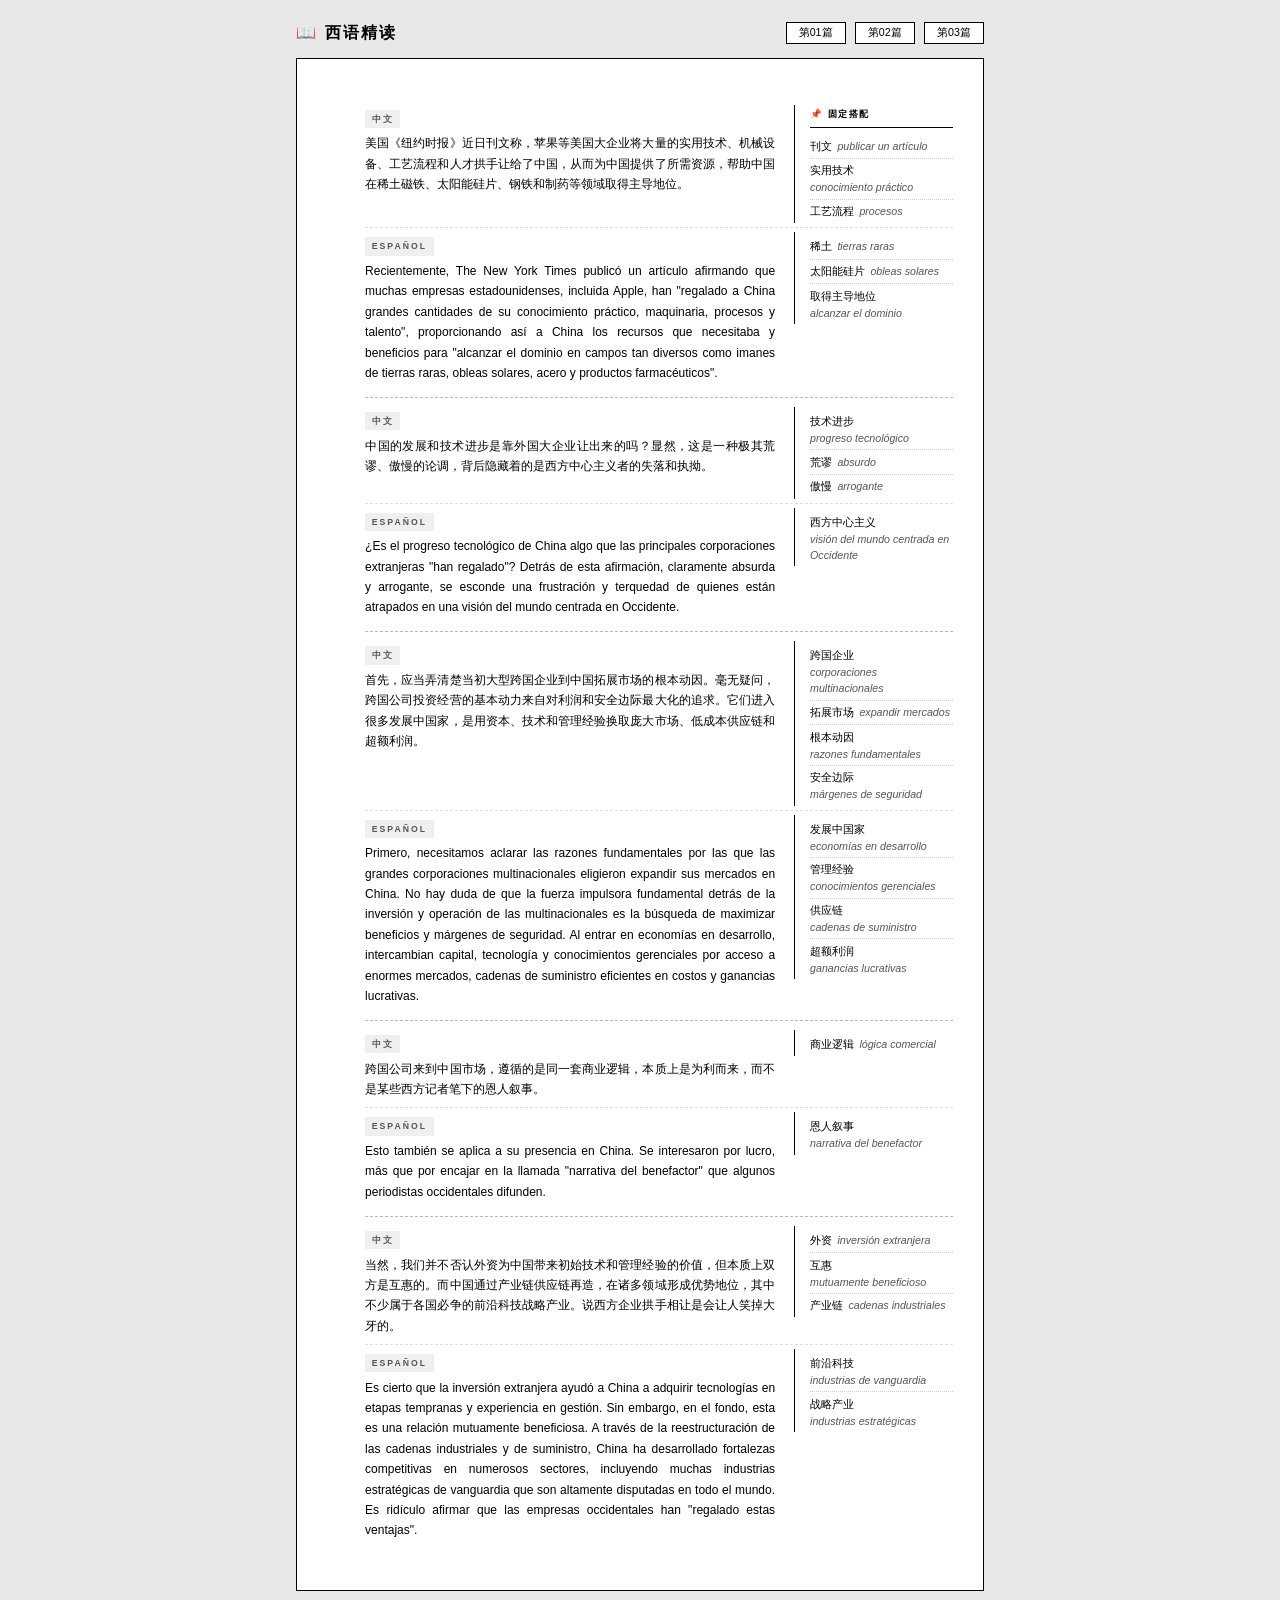
==== commit 83351a5f: "1" ====
--- a/index.html
+++ b/index.html
@@ -38,48 +38,74 @@
                 const wrapper = document.getElementById('content-wrapper');
                 wrapper.innerHTML = '';
 
+                let isFirstVocab = true;
+
                 data.paragraphs.forEach((p, idx) => {
-                    const rowBlock = document.createElement('div');
-                    rowBlock.className = 'row-block';
 
-                    // 左侧正文
-                    const textCol = document.createElement('div');
-                    textCol.className = 'text-col';
-                    textCol.innerHTML = `
-                        <div class="lang-block zh-block">
+                    // ── 中文行 ──
+                    const zhRow = document.createElement('div');
+                    zhRow.className = 'row-block';
+
+                    const zhText = document.createElement('div');
+                    zhText.className = 'text-col';
+                    zhText.innerHTML = `
+                        <div class="lang-block">
                             <div class="col-label">中文</div>
                             <div class="col-text">${highlight(p.zh)}</div>
                         </div>
-                        <div class="lang-divider"></div>
-                        <div class="lang-block es-block">
+                    `;
+
+                    const zhVocab = document.createElement('div');
+                    zhVocab.className = 'vocab-col';
+                    const zhItems = (p.vocab_zh || p.vocab || []).map(v =>
+                        `<div class="vocab-item">
+                            <span class="v-zh">${v.zh}</span>
+                            <span class="v-es">${v.es}</span>
+                        </div>`
+                    ).join('');
+                    const zhTitle = isFirstVocab
+                        ? `<div class="box-title">📌 固定搭配</div>`
+                        : `<div class="box-title-spacer"></div>`;
+                    if (isFirstVocab) isFirstVocab = false;
+                    zhVocab.innerHTML = `${zhTitle}<div class="box-body">${zhItems}</div>`;
+
+                    zhRow.appendChild(zhText);
+                    zhRow.appendChild(zhVocab);
+                    wrapper.appendChild(zhRow);
+
+                    // 中西分隔虚线
+                    const innerSep = document.createElement('div');
+                    innerSep.className = 'lang-divider-full';
+                    wrapper.appendChild(innerSep);
+
+                    // ── 西语行 ──
+                    const esRow = document.createElement('div');
+                    esRow.className = 'row-block';
+
+                    const esText = document.createElement('div');
+                    esText.className = 'text-col';
+                    esText.innerHTML = `
+                        <div class="lang-block">
                             <div class="col-label">ESPAÑOL</div>
                             <div class="col-text">${highlight(p.es)}</div>
                         </div>
                     `;
 
-                    // 右侧词汇栏
-                    const vocabCol = document.createElement('div');
-                    vocabCol.className = 'vocab-col';
-
-                    const vocabItems = (p.vocab || []).map(v =>
+                    const esVocab = document.createElement('div');
+                    esVocab.className = 'vocab-col';
+                    const esItems = (p.vocab_es || []).map(v =>
                         `<div class="vocab-item">
                             <span class="v-zh">${v.zh}</span>
                             <span class="v-es">${v.es}</span>
                         </div>`
                     ).join('');
+                    esVocab.innerHTML = `<div class="box-title-spacer"></div><div class="box-body">${esItems}</div>`;
 
-                    // 只有第一段显示「固定搭配」标题
-                    const titleHtml = idx === 0
-                        ? `<div class="box-title">📌 固定搭配</div>`
-                        : `<div class="box-title-spacer"></div>`;
+                    esRow.appendChild(esText);
+                    esRow.appendChild(esVocab);
+                    wrapper.appendChild(esRow);
 
-                    vocabCol.innerHTML = `${titleHtml}<div class="box-body">${vocabItems}</div>`;
-
-                    rowBlock.appendChild(textCol);
-                    rowBlock.appendChild(vocabCol);
-                    wrapper.appendChild(rowBlock);
-
-                    // 段落分隔线（最后一段不加）
+                    // 段落分隔线
                     if (idx < data.paragraphs.length - 1) {
                         const sep = document.createElement('div');
                         sep.className = 'para-sep';
--- a/style.css
+++ b/style.css
@@ -46,7 +46,7 @@
     padding: 12mm 8mm 12mm 18mm;
 }
 
-/* ===== 每段行块：左右并排 ===== */
+/* ===== 行块：左右并排 ===== */
 .row-block {
     display: grid;
     grid-template-columns: 1fr 42mm;
@@ -61,13 +61,7 @@
 }
 
 .lang-block {
-    padding: 4pt 0;
-}
-
-.lang-divider {
-    border: none;
-    border-top: 0.5pt dashed #ddd;
-    margin: 2pt 0;
+    padding: 3pt 0;
 }
 
 /* ===== 中文 / ESPAÑOL 小标签 ===== */
@@ -93,11 +87,18 @@
     font-weight: bold;
 }
 
+/* ===== 中西之间虚线（横跨整行）===== */
+.lang-divider-full {
+    border: none;
+    border-top: 0.5pt dashed #ddd;
+    margin: 3pt 0;
+}
+
 /* ===== 段落分隔线 ===== */
 .para-sep {
     border: none;
-    border-top: 0.5pt dashed #bbb;
-    margin: 6pt 0;
+    border-top: 0.8pt dashed #bbb;
+    margin: 7pt 0;
 }
 
 /* ===== 右侧词汇栏 ===== */
@@ -107,20 +108,19 @@
     padding-top: 2pt;
 }
 
-/* 第一段：固定搭配标题 */
 .box-title {
     font-size: 7pt;
     font-weight: bold;
     letter-spacing: 1.5px;
     padding-bottom: 3pt;
-    margin-bottom: 6pt;
+    margin-bottom: 5pt;
     border-bottom: 1pt solid #000;
     color: #000;
 }
 
-/* 后续段：占位保持对齐（和 box-title 同高）*/
+/* 非第一段：占位对齐 */
 .box-title-spacer {
-    height: 16pt;
+    height: 0;
 }
 
 .box-body {
@@ -128,7 +128,7 @@
 }
 
 .vocab-item {
-    padding: 3pt 0;
+    padding: 2.5pt 0;
     border-bottom: 0.5pt dotted #ccc;
     line-height: 1.5;
     display: flex;
@@ -166,8 +166,8 @@
         padding: 0;
         width: 100%;
     }
-    .row-block { page-break-inside: auto; }
-    .lang-block { page-break-inside: avoid; }
+    .row-block { page-break-inside: avoid; }
+    .lang-divider-full { page-break-after: avoid; }
+    .para-sep { page-break-after: avoid; }
     .vocab-item { page-break-inside: avoid; }
-    .para-sep { page-break-after: avoid; }
 }
